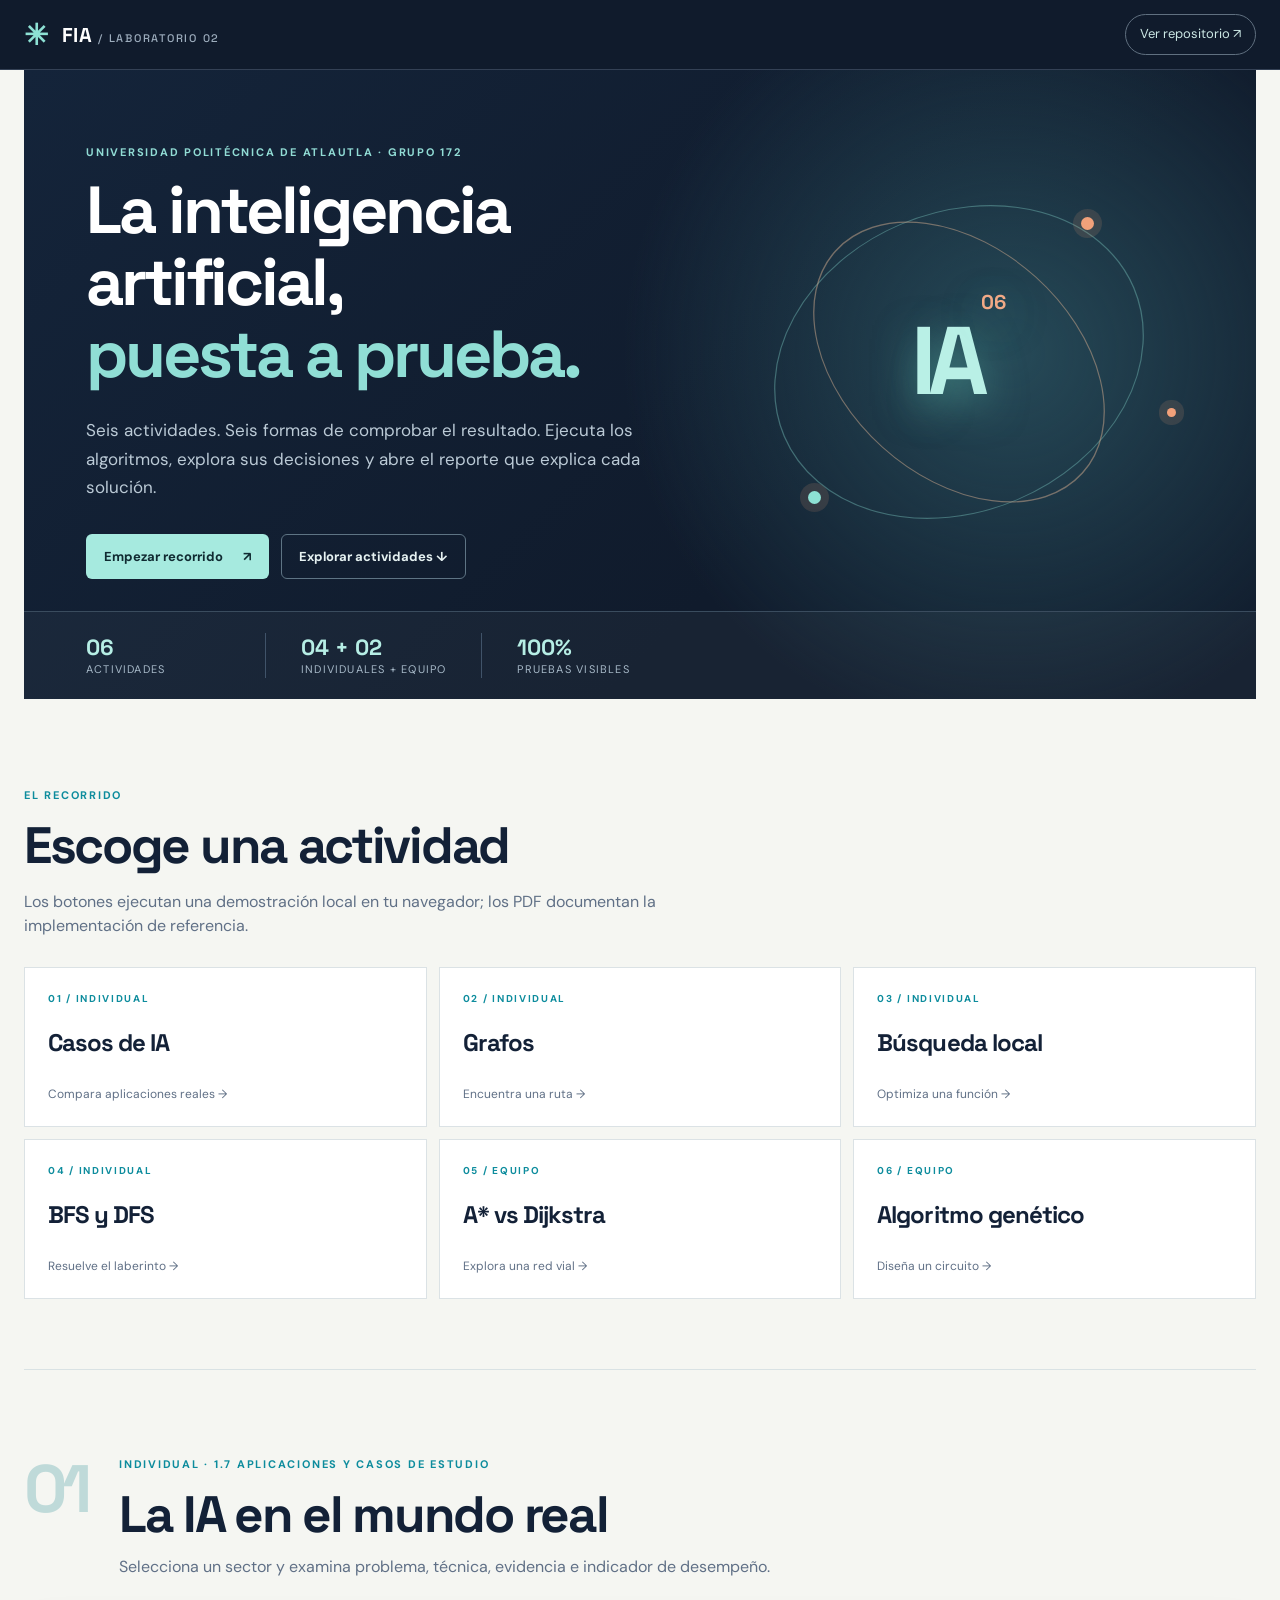
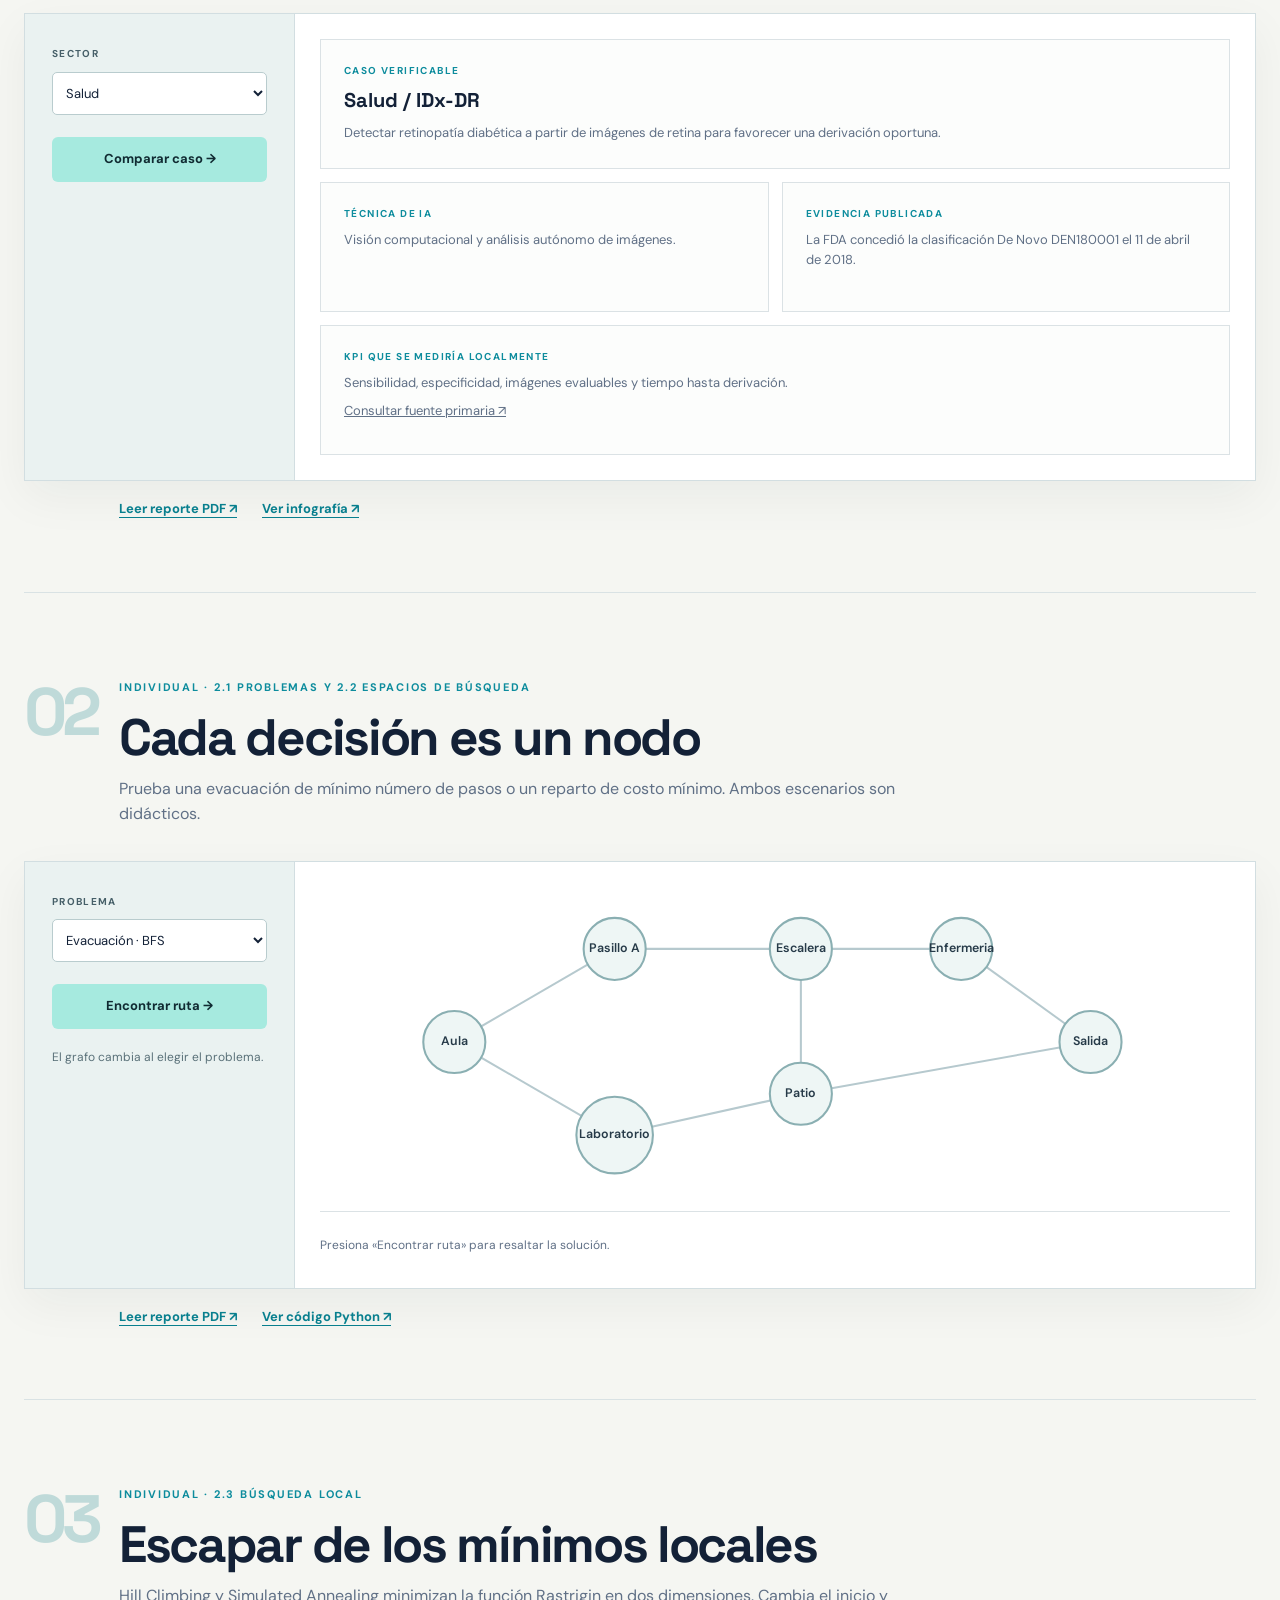
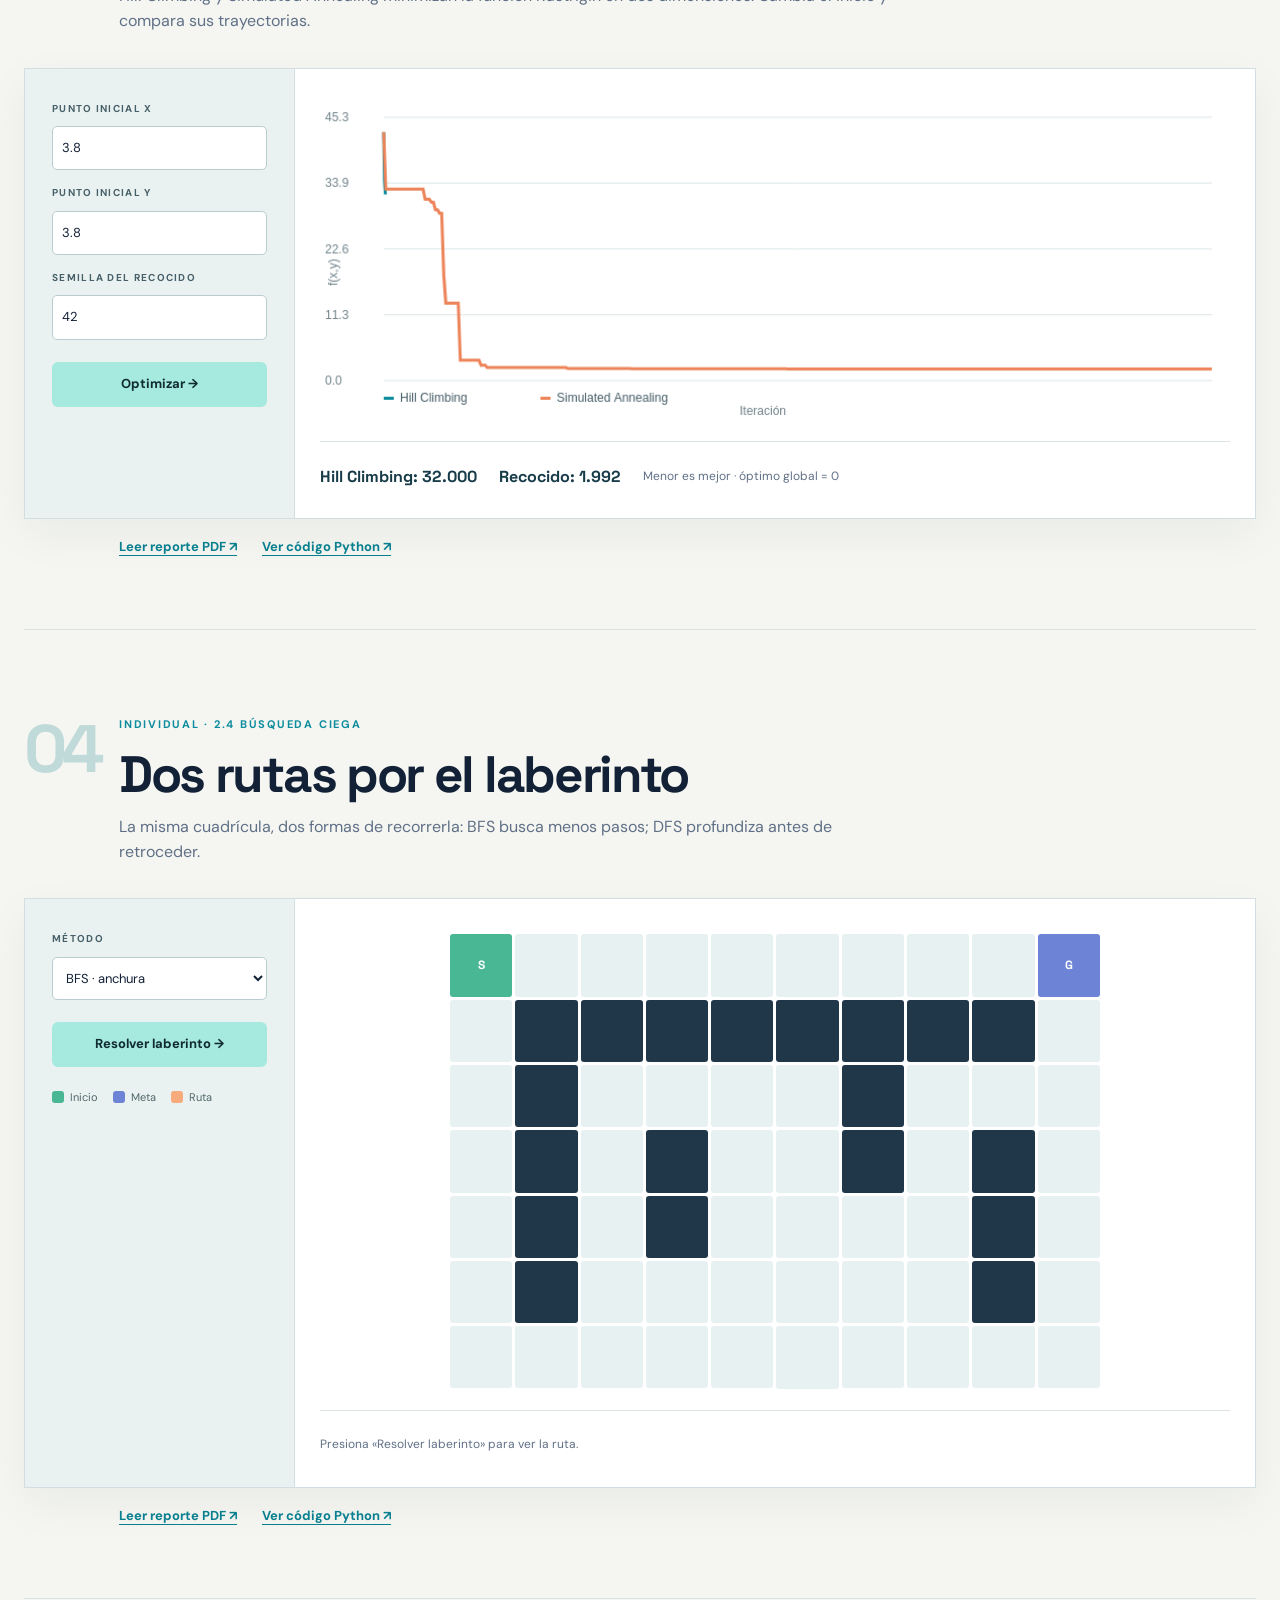
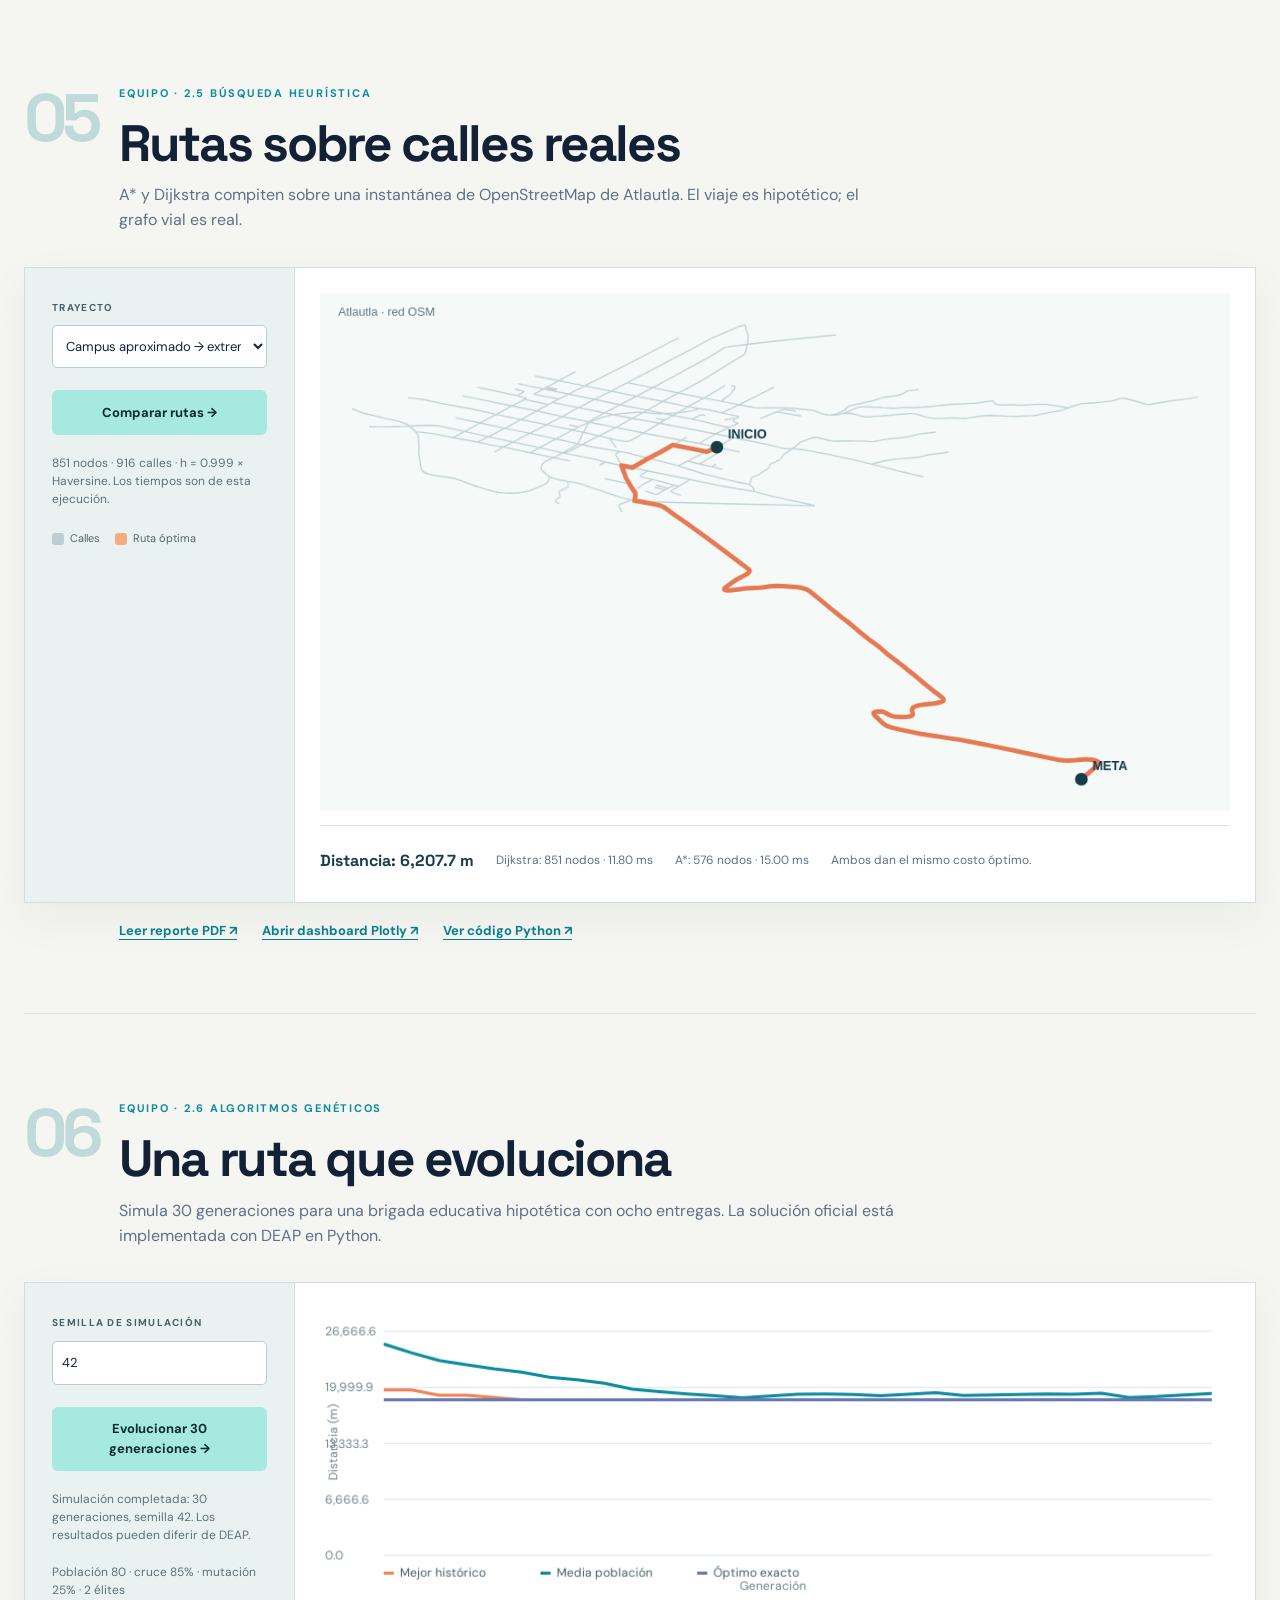
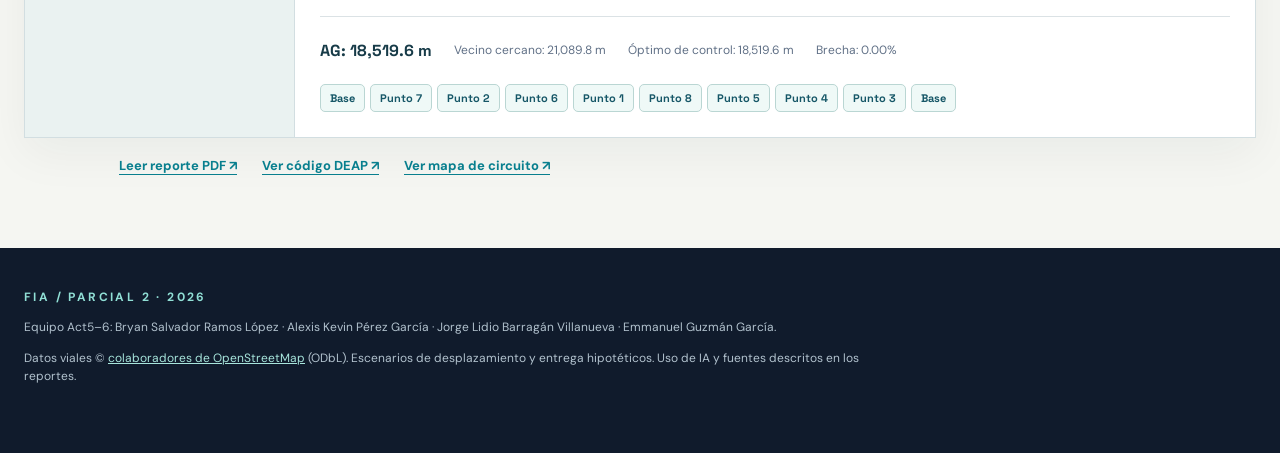
==== index.html @ 7a39cbef "Completa Act5 y Act6 e incorpora laboratorio interactivo" ====
<!doctype html>
<html lang="es">
<head>
  <meta charset="utf-8">
  <meta name="viewport" content="width=device-width, initial-scale=1">
  <meta name="theme-color" content="#101b2c">
  <meta name="description" content="Portafolio interactivo de seis actividades de Fundamentos de Inteligencia Artificial, grupo 172.">
  <title>Laboratorio IA · Parcial 2</title>
  <link rel="stylesheet" href="styles.css">
  <script src="app.js" defer></script>
</head>
<body>
  <a class="skip" href="#contenido">Saltar al contenido</a>
  <header class="masthead">
    <div class="brand"><span class="brand-mark">✳</span><span>FIA <small>/ LABORATORIO 02</small></span></div>
    <a class="top-link" href="https://github.com/xbae23/FIA_Parcial2_Emmanuel_Guzman">Ver repositorio ↗</a>
  </header>
  <main id="contenido">
    <section class="hero shell">
      <div class="hero-copy">
        <p class="eyebrow">Universidad Politécnica de Atlautla · Grupo 172</p>
        <h1>La inteligencia artificial,<br><em>puesta a prueba.</em></h1>
        <p class="lead">Seis actividades. Seis formas de comprobar el resultado. Ejecuta los algoritmos, explora sus decisiones y abre el reporte que explica cada solución.</p>
        <div class="hero-actions"><a class="button primary" href="#act1">Empezar recorrido <span>↗</span></a><a class="button ghost" href="#indice">Explorar actividades ↓</a></div>
      </div>
      <div class="hero-art" aria-hidden="true"><div class="art-orbit orbit-one"></div><div class="art-orbit orbit-two"></div><div class="art-core">IA<span>06</span></div><div class="art-dot dot-a"></div><div class="art-dot dot-b"></div><div class="art-dot dot-c"></div></div>
      <div class="hero-stats"><div><strong>06</strong><span>actividades</span></div><div><strong>04 + 02</strong><span>individuales + equipo</span></div><div><strong>100%</strong><span>pruebas visibles</span></div></div>
    </section>

    <section id="indice" class="index-section shell">
      <div class="section-heading"><p class="eyebrow">El recorrido</p><h2>Escoge una actividad</h2><p>Los botones ejecutan una demostración local en tu navegador; los PDF documentan la implementación de referencia.</p></div>
      <nav class="activity-grid" aria-label="Actividades">
        <a href="#act1"><span>01 / INDIVIDUAL</span><strong>Casos de IA</strong><small>Compara aplicaciones reales →</small></a>
        <a href="#act2"><span>02 / INDIVIDUAL</span><strong>Grafos</strong><small>Encuentra una ruta →</small></a>
        <a href="#act3"><span>03 / INDIVIDUAL</span><strong>Búsqueda local</strong><small>Optimiza una función →</small></a>
        <a href="#act4"><span>04 / INDIVIDUAL</span><strong>BFS y DFS</strong><small>Resuelve el laberinto →</small></a>
        <a href="#act5"><span>05 / EQUIPO</span><strong>A* vs Dijkstra</strong><small>Explora una red vial →</small></a>
        <a href="#act6"><span>06 / EQUIPO</span><strong>Algoritmo genético</strong><small>Diseña un circuito →</small></a>
      </nav>
    </section>

    <section id="act1" class="activity shell" aria-labelledby="h1">
      <div class="activity-intro"><span class="number">01</span><div><p class="eyebrow">Individual · 1.7 Aplicaciones y casos de estudio</p><h2 id="h1">La IA en el mundo real</h2><p>Selecciona un sector y examina problema, técnica, evidencia e indicador de desempeño.</p></div></div>
      <div class="workbench"><div class="controls"><label for="case-select">Sector</label><select id="case-select"><option value="salud">Salud</option><option value="industria">Industria</option><option value="movilidad">Movilidad</option></select><button id="case-run" class="button primary" type="button">Comparar caso →</button></div><div class="display case-display" id="case-display" aria-live="polite"></div></div>
      <div class="activity-footer"><a href="Act1/FIA_G172_Guzman_S1.pdf">Leer reporte PDF ↗</a><a href="Act1/resultados/act1_infografia.png">Ver infografía ↗</a></div>
    </section>

    <section id="act2" class="activity shell" aria-labelledby="h2">
      <div class="activity-intro"><span class="number">02</span><div><p class="eyebrow">Individual · 2.1 Problemas y 2.2 Espacios de búsqueda</p><h2 id="h2">Cada decisión es un nodo</h2><p>Prueba una evacuación de mínimo número de pasos o un reparto de costo mínimo. Ambos escenarios son didácticos.</p></div></div>
      <div class="workbench"><div class="controls"><label for="graph-select">Problema</label><select id="graph-select"><option value="evacuacion">Evacuación · BFS</option><option value="reparto">Reparto · Dijkstra</option></select><button id="graph-run" class="button primary" type="button">Encontrar ruta →</button><p class="hint">El grafo cambia al elegir el problema.</p></div><div class="display"><div id="graph-visual" class="graph-visual" role="img" aria-label="Grafo del problema"></div><div id="graph-result" class="result-strip" aria-live="polite"></div></div></div>
      <div class="activity-footer"><a href="Act2/FIA_G172_Guzman_S2.pdf">Leer reporte PDF ↗</a><a href="Act2/act2_grafos.py">Ver código Python ↗</a></div>
    </section>

    <section id="act3" class="activity shell" aria-labelledby="h3">
      <div class="activity-intro"><span class="number">03</span><div><p class="eyebrow">Individual · 2.3 Búsqueda local</p><h2 id="h3">Escapar de los mínimos locales</h2><p>Hill Climbing y Simulated Annealing minimizan la función Rastrigin en dos dimensiones. Cambia el inicio y compara sus trayectorias.</p></div></div>
      <div class="workbench"><div class="controls"><label for="start-x">Punto inicial x</label><input id="start-x" type="number" min="-5.12" max="5.12" step="0.1" value="3.8"><label for="start-y">Punto inicial y</label><input id="start-y" type="number" min="-5.12" max="5.12" step="0.1" value="3.8"><label for="sa-seed">Semilla del recocido</label><input id="sa-seed" type="number" min="0" max="999999" step="1" value="42"><button id="opt-run" class="button primary" type="button">Optimizar →</button></div><div class="display"><canvas id="opt-chart" width="900" height="330" role="img" aria-label="Gráfica de convergencia de Hill Climbing y Simulated Annealing"></canvas><div id="opt-result" class="result-strip" aria-live="polite"></div></div></div>
      <div class="activity-footer"><a href="Act3/FIA_G172_Guzman_S3.pdf">Leer reporte PDF ↗</a><a href="Act3/act3_optimizacion.py">Ver código Python ↗</a></div>
    </section>

    <section id="act4" class="activity shell" aria-labelledby="h4">
      <div class="activity-intro"><span class="number">04</span><div><p class="eyebrow">Individual · 2.4 Búsqueda ciega</p><h2 id="h4">Dos rutas por el laberinto</h2><p>La misma cuadrícula, dos formas de recorrerla: BFS busca menos pasos; DFS profundiza antes de retroceder.</p></div></div>
      <div class="workbench"><div class="controls"><label for="maze-method">Método</label><select id="maze-method"><option value="BFS">BFS · anchura</option><option value="DFS">DFS · profundidad</option></select><button id="maze-run" class="button primary" type="button">Resolver laberinto →</button><div class="legend"><span><i class="swatch start"></i>Inicio</span><span><i class="swatch goal"></i>Meta</span><span><i class="swatch route"></i>Ruta</span></div></div><div class="display"><div id="maze-grid" class="maze-grid" role="img" aria-label="Laberinto con ruta"></div><div id="maze-result" class="result-strip" aria-live="polite"></div></div></div>
      <div class="activity-footer"><a href="Act4/FIA_G172_Guzman_S4.pdf">Leer reporte PDF ↗</a><a href="Act4/act4_laberinto.py">Ver código Python ↗</a></div>
    </section>

    <section id="act5" class="activity shell" aria-labelledby="h5">
      <div class="activity-intro"><span class="number">05</span><div><p class="eyebrow">Equipo · 2.5 Búsqueda heurística</p><h2 id="h5">Rutas sobre calles reales</h2><p>A* y Dijkstra compiten sobre una instantánea de OpenStreetMap de Atlautla. El viaje es hipotético; el grafo vial es real.</p></div></div>
      <div class="workbench"><div class="controls"><label for="route-pair">Trayecto</label><select id="route-pair"><option value="original">Campus aproximado → extremo de la red</option><option value="local">Dos puntos de la zona central</option><option value="cross">Dos extremos de la red</option></select><button id="route-run" class="button primary" type="button">Comparar rutas →</button><p class="hint" id="route-status">Cargando red vial…</p><div class="legend"><span><i class="swatch road"></i>Calles</span><span><i class="swatch route"></i>Ruta óptima</span></div></div><div class="display"><canvas id="road-map" width="1000" height="570" role="img" aria-label="Mapa de la red vial y ruta"></canvas><div id="route-result" class="result-strip" aria-live="polite"></div></div></div>
      <div class="activity-footer"><a href="Act5/FIA_G172_Guzman_S5.pdf">Leer reporte PDF ↗</a><a href="Act5/dashboard.html">Abrir dashboard Plotly ↗</a><a href="Act5/act5_rutas.py">Ver código Python ↗</a></div>
    </section>

    <section id="act6" class="activity shell" aria-labelledby="h6">
      <div class="activity-intro"><span class="number">06</span><div><p class="eyebrow">Equipo · 2.6 Algoritmos genéticos</p><h2 id="h6">Una ruta que evoluciona</h2><p>Simula 30 generaciones para una brigada educativa hipotética con ocho entregas. La solución oficial está implementada con DEAP en Python.</p></div></div>
      <div class="workbench"><div class="controls"><label for="ga-seed">Semilla de simulación</label><input id="ga-seed" type="number" min="0" max="999999" step="1" value="42"><button id="ga-run" class="button primary" type="button">Evolucionar 30 generaciones →</button><p class="hint" id="ga-status">Cargando matriz de distancias…</p><p class="hint">Población 80 · cruce 85% · mutación 25% · 2 élites</p></div><div class="display"><canvas id="ga-chart" width="900" height="290" role="img" aria-label="Gráfica de convergencia del algoritmo genético"></canvas><div id="ga-result" class="result-strip" aria-live="polite"></div><div id="ga-order" class="route-order"></div></div></div>
      <div class="activity-footer"><a href="Act6/FIA_G172_Guzman_S6.pdf">Leer reporte PDF ↗</a><a href="Act6/act6_genetico.py">Ver código DEAP ↗</a><a href="Act6/resultados/act6_ruta.png">Ver mapa de circuito ↗</a></div>
    </section>
  </main>
  <footer class="page-footer"><div class="shell"><span>FIA / PARCIAL 2 · 2026</span><p>Equipo Act5–6: Bryan Salvador Ramos López · Alexis Kevin Pérez García · Jorge Lidio Barragán Villanueva · Emmanuel Guzmán García.</p><p>Datos viales © <a href="https://www.openstreetmap.org/copyright">colaboradores de OpenStreetMap</a> (ODbL). Escenarios de desplazamiento y entrega hipotéticos. Uso de IA y fuentes descritos en los reportes.</p></div></footer>
</body>
</html>
---- styles.css ----
@import url('https://fonts.googleapis.com/css2?family=DM+Sans:wght@400;500;600;700&family=Space+Grotesk:wght@400;500;600;700&display=swap');
:root{--ink:#132137;--muted:#607086;--paper:#f5f6f2;--white:#fff;--teal:#0d8c9d;--orange:#ed8358;--line:#dbe2e5;--navy:#101b2c}
*{box-sizing:border-box}html{scroll-behavior:smooth}body{margin:0;background:var(--paper);color:var(--ink);font-family:'DM Sans',Arial,sans-serif;line-height:1.55}button,input,select{font:inherit}a{color:inherit}button{cursor:pointer}.skip{position:absolute;left:10px;top:-100px;z-index:10;background:#fff;padding:12px}.skip:focus{top:10px}.shell{width:min(1240px,calc(100% - 48px));margin-inline:auto}.masthead{height:70px;background:var(--navy);color:#fff;display:flex;align-items:center;justify-content:space-between;padding:0 max(24px,calc((100vw - 1240px)/2));border-bottom:1px solid #344155}.brand{display:flex;align-items:center;gap:13px;font:700 20px 'Space Grotesk',sans-serif;letter-spacing:.03em}.brand small{font-size:11px;font-weight:500;color:#9dadbd;letter-spacing:.16em}.brand-mark{font-size:29px;color:#8de1d4}.top-link{text-decoration:none;font-size:13px;color:#cce8e5;border:1px solid #607080;padding:9px 14px;border-radius:50px}.top-link:hover,.top-link:focus-visible{background:#26394e}.hero{min-height:610px;background:var(--navy);color:white;position:relative;display:grid;grid-template-columns:1.15fr .85fr;align-items:center;overflow:hidden;padding:74px 62px 120px;margin-top:0}.hero:before{content:"";position:absolute;inset:0;background:radial-gradient(circle at 80% 45%,#264a58 0,transparent 37%),linear-gradient(135deg,#14243a 0%,#101b2c 65%)}.hero-copy,.hero-art,.hero-stats{position:relative}.eyebrow{text-transform:uppercase;letter-spacing:.16em;font-size:11px;font-weight:700;color:var(--teal);margin:0 0 14px}.hero .eyebrow{color:#91dcd5}h1,h2,h3{font-family:'Space Grotesk',Arial,sans-serif;line-height:1.08;letter-spacing:-.045em}h1{font-size:clamp(42px,5.2vw,78px);margin:0 0 25px;max-width:740px}h1 em{font-style:normal;color:#90ded5}.lead{max-width:570px;color:#bbcad6;font-size:17px;line-height:1.7}.hero-actions{display:flex;gap:12px;flex-wrap:wrap;margin-top:32px}.button{border:1px solid transparent;border-radius:6px;min-height:45px;padding:11px 17px;font-weight:700;font-size:13px;display:inline-flex;align-items:center;justify-content:center;gap:20px;text-decoration:none;transition:transform .18s,background .18s}.button:hover,.button:focus-visible{transform:translateY(-2px)}.button.primary{background:#a6eadf;color:#102b32}.button.primary:hover{background:#83d9ce}.button.ghost{color:#e6f2f2;border-color:#5e7484;background:transparent}.hero-art{height:380px;display:grid;place-items:center}.art-orbit{position:absolute;width:300px;height:300px;border:1px solid #65a5a2;border-radius:50%;transform:rotate(-23deg) scaleX(1.27);opacity:.55}.orbit-two{width:230px;height:230px;border-color:#c1a087;transform:rotate(42deg) scaleX(1.45)}.art-core{font-family:'Space Grotesk';font-size:96px;font-weight:700;color:#b9f0e6;letter-spacing:-.08em;z-index:1;text-shadow:0 12px 40px #63c9b688}.art-core span{font-size:20px;letter-spacing:0;color:#f1a986;vertical-align:top}.art-dot{position:absolute;width:13px;height:13px;border-radius:50%;background:#f2a17a;box-shadow:0 0 0 8px #f2a17a22}.dot-a{top:45px;right:100px}.dot-b{bottom:48px;left:85px;background:#8de1d4}.dot-c{right:18px;bottom:135px;width:9px;height:9px}.hero-stats{position:absolute;bottom:0;left:0;right:0;border-top:1px solid #3a4c5e;display:flex;gap:0;padding:21px 62px;background:#ffffff09}.hero-stats div{min-width:180px;padding-right:35px;margin-right:35px;border-right:1px solid #405369}.hero-stats div:last-child{border:0}.hero-stats strong{display:block;font:700 22px 'Space Grotesk';color:#b6eee5}.hero-stats span{display:block;color:#a7b9c8;font-size:11px;text-transform:uppercase;letter-spacing:.11em}.index-section{padding:88px 0 70px}.section-heading{max-width:650px}.section-heading h2{font-size:clamp(32px,4vw,52px);margin:0 0 14px}.section-heading>p:last-child{color:var(--muted);margin-bottom:28px}.activity-grid{display:grid;grid-template-columns:repeat(3,1fr);gap:12px}.activity-grid a{background:#fff;min-height:160px;padding:23px;border:1px solid var(--line);text-decoration:none;transition:transform .2s,border-color .2s,box-shadow .2s;display:flex;flex-direction:column}.activity-grid a:hover,.activity-grid a:focus-visible{transform:translateY(-4px);border-color:#87cbc2;box-shadow:0 12px 28px #12304712}.activity-grid span{font-size:10px;letter-spacing:.17em;color:var(--teal);font-weight:700}.activity-grid strong{font:700 24px 'Space Grotesk';letter-spacing:-.04em;margin-top:20px}.activity-grid small{font-size:12px;color:var(--muted);margin-top:auto}.activity{padding:86px 0 72px;border-top:1px solid #d9e2e4;scroll-margin-top:20px}.activity-intro{display:grid;grid-template-columns:95px 1fr;align-items:start;margin-bottom:34px}.number{font:700 67px 'Space Grotesk';line-height:1;color:#bfdad9;letter-spacing:-.07em}.activity-intro h2{font-size:clamp(32px,4vw,53px);margin:0 0 12px}.activity-intro p:last-child{margin:0;color:var(--muted);max-width:780px;font-size:16px}.workbench{display:grid;grid-template-columns:270px 1fr;border:1px solid #d2dee1;background:#fff;box-shadow:0 16px 44px #0e26300d;min-height:370px}.controls{padding:27px;background:#eaf2f1;border-right:1px solid #d2dee1;display:flex;flex-direction:column;gap:10px}.controls label{text-transform:uppercase;color:#465f68;font-size:10px;font-weight:700;letter-spacing:.13em;margin-top:5px}.controls input,.controls select{width:100%;border:1px solid #b9ccce;color:var(--ink);background:#fff;border-radius:5px;padding:11px 9px;font-size:13px;min-height:42px}.controls button{margin-top:12px;width:100%}.hint{font-size:12px;color:#5a7179;line-height:1.5;margin:9px 0 0}.display{padding:25px;min-width:0;overflow:hidden}.case-display{display:grid;grid-template-columns:1fr 1fr;gap:13px;align-content:center}.case-card{border:1px solid var(--line);padding:23px;background:#fcfdfc;min-height:130px}.case-card.wide{grid-column:span 2}.case-card span{display:block;text-transform:uppercase;letter-spacing:.14em;font-size:10px;font-weight:700;color:var(--teal);margin-bottom:8px}.case-card strong{font:700 20px 'Space Grotesk'}.case-card p{color:var(--muted);font-size:13px;margin:8px 0 0}.graph-visual{min-height:310px;display:grid;place-items:center}.graph-visual svg{width:100%;max-height:300px}.graph-edge{stroke:#b6c9ce;stroke-width:2}.graph-edge.active{stroke:var(--orange);stroke-width:5}.graph-node{fill:#eef6f5;stroke:#8aafb2;stroke-width:2}.graph-node.active{fill:#bcf0e5;stroke:var(--teal)}.graph-label{font:600 12px 'DM Sans';fill:#263a48;text-anchor:middle;dominant-baseline:middle}.graph-weight{font:700 12px 'DM Sans';fill:#8b685a;text-anchor:middle}.result-strip{border-top:1px solid var(--line);padding-top:17px;margin-top:14px;display:flex;flex-wrap:wrap;gap:11px 22px;align-items:center;min-height:52px}.result-strip strong{font:700 16px 'Space Grotesk';color:#173b48}.result-strip span{font-size:12px;color:var(--muted)}canvas{display:block;width:100%;height:auto;background:#fff}.maze-grid{display:grid;grid-template-columns:repeat(10,minmax(20px,1fr));max-width:650px;gap:3px;margin:10px auto 21px}.cell{aspect-ratio:1;border-radius:3px;background:#e8f1f2;display:grid;place-items:center;font:700 12px 'Space Grotesk';color:#fff}.cell.wall{background:#20374a}.cell.path{background:#f7aa7b}.cell.start{background:#49b694}.cell.goal{background:#6d83d5}.legend{display:flex;flex-wrap:wrap;gap:9px 15px;margin-top:12px;font-size:11px;color:#51676b}.legend span{display:flex;align-items:center;gap:6px}.swatch{width:12px;height:12px;border-radius:3px;display:inline-block;background:#ddd}.swatch.start{background:#49b694}.swatch.goal{background:#6d83d5}.swatch.route{background:#f7aa7b}.swatch.road{background:#becdd2}.route-order{display:flex;gap:5px;flex-wrap:wrap;margin-top:16px}.route-order span{border:1px solid #bad6d3;background:#eff9f7;padding:6px 9px;border-radius:5px;font:700 11px 'Space Grotesk';color:#165767}.activity-footer{display:flex;gap:25px;flex-wrap:wrap;margin:18px 0 0 95px}.activity-footer a{font-size:13px;font-weight:700;color:#087f8e;text-underline-offset:4px}.activity-footer a:hover{color:#e0734f}.page-footer{background:#101b2c;color:#b2c2ce;padding:40px 0 55px;font-size:12px}.page-footer span{letter-spacing:.2em;color:#90dfd5;font-weight:700}.page-footer a{color:#a7e5dc}.page-footer p{max-width:850px}.error{color:#a73425!important}.map-note{font-size:12px;color:var(--muted)}
@media(max-width:850px){.hero{grid-template-columns:1fr;padding:64px 34px 125px}.hero-art{display:none}.hero-stats{padding:20px 34px}.activity-grid{grid-template-columns:repeat(2,1fr)}.workbench{grid-template-columns:1fr}.controls{border-right:0;border-bottom:1px solid #d2dee1;display:grid;grid-template-columns:repeat(2,1fr);align-items:end}.controls label{grid-column:1/-1;margin-bottom:-7px}.controls button,.controls .hint,.controls .legend{grid-column:1/-1}.controls input,.controls select{grid-column:1/-1}.activity-footer{margin-left:0}}
@media(max-width:570px){.shell{width:min(100% - 28px,1240px)}.masthead{padding:0 14px}.brand{font-size:17px}.brand small{display:none}.top-link{font-size:11px;padding:7px}.hero{padding:48px 20px 130px;min-height:540px}h1{font-size:43px}.lead{font-size:15px}.hero-stats{padding:16px 20px;gap:8px}.hero-stats div{min-width:0;flex:1;padding-right:8px;margin-right:0}.hero-stats strong{font-size:16px}.hero-stats span{font-size:9px}.index-section{padding:60px 0}.activity-grid{grid-template-columns:1fr 1fr}.activity-grid a{min-height:132px;padding:14px}.activity-grid strong{font-size:19px;margin-top:12px}.activity-grid small{font-size:11px}.activity{padding:65px 0 55px}.activity-intro{grid-template-columns:58px 1fr}.number{font-size:43px}.activity-intro h2{font-size:32px}.activity-intro p:last-child{font-size:14px}.controls,.display{padding:18px}.case-display{grid-template-columns:1fr}.case-card.wide{grid-column:span 1}.case-card{padding:17px;min-height:0}.activity-footer{gap:10px 20px}.maze-grid{gap:2px}}
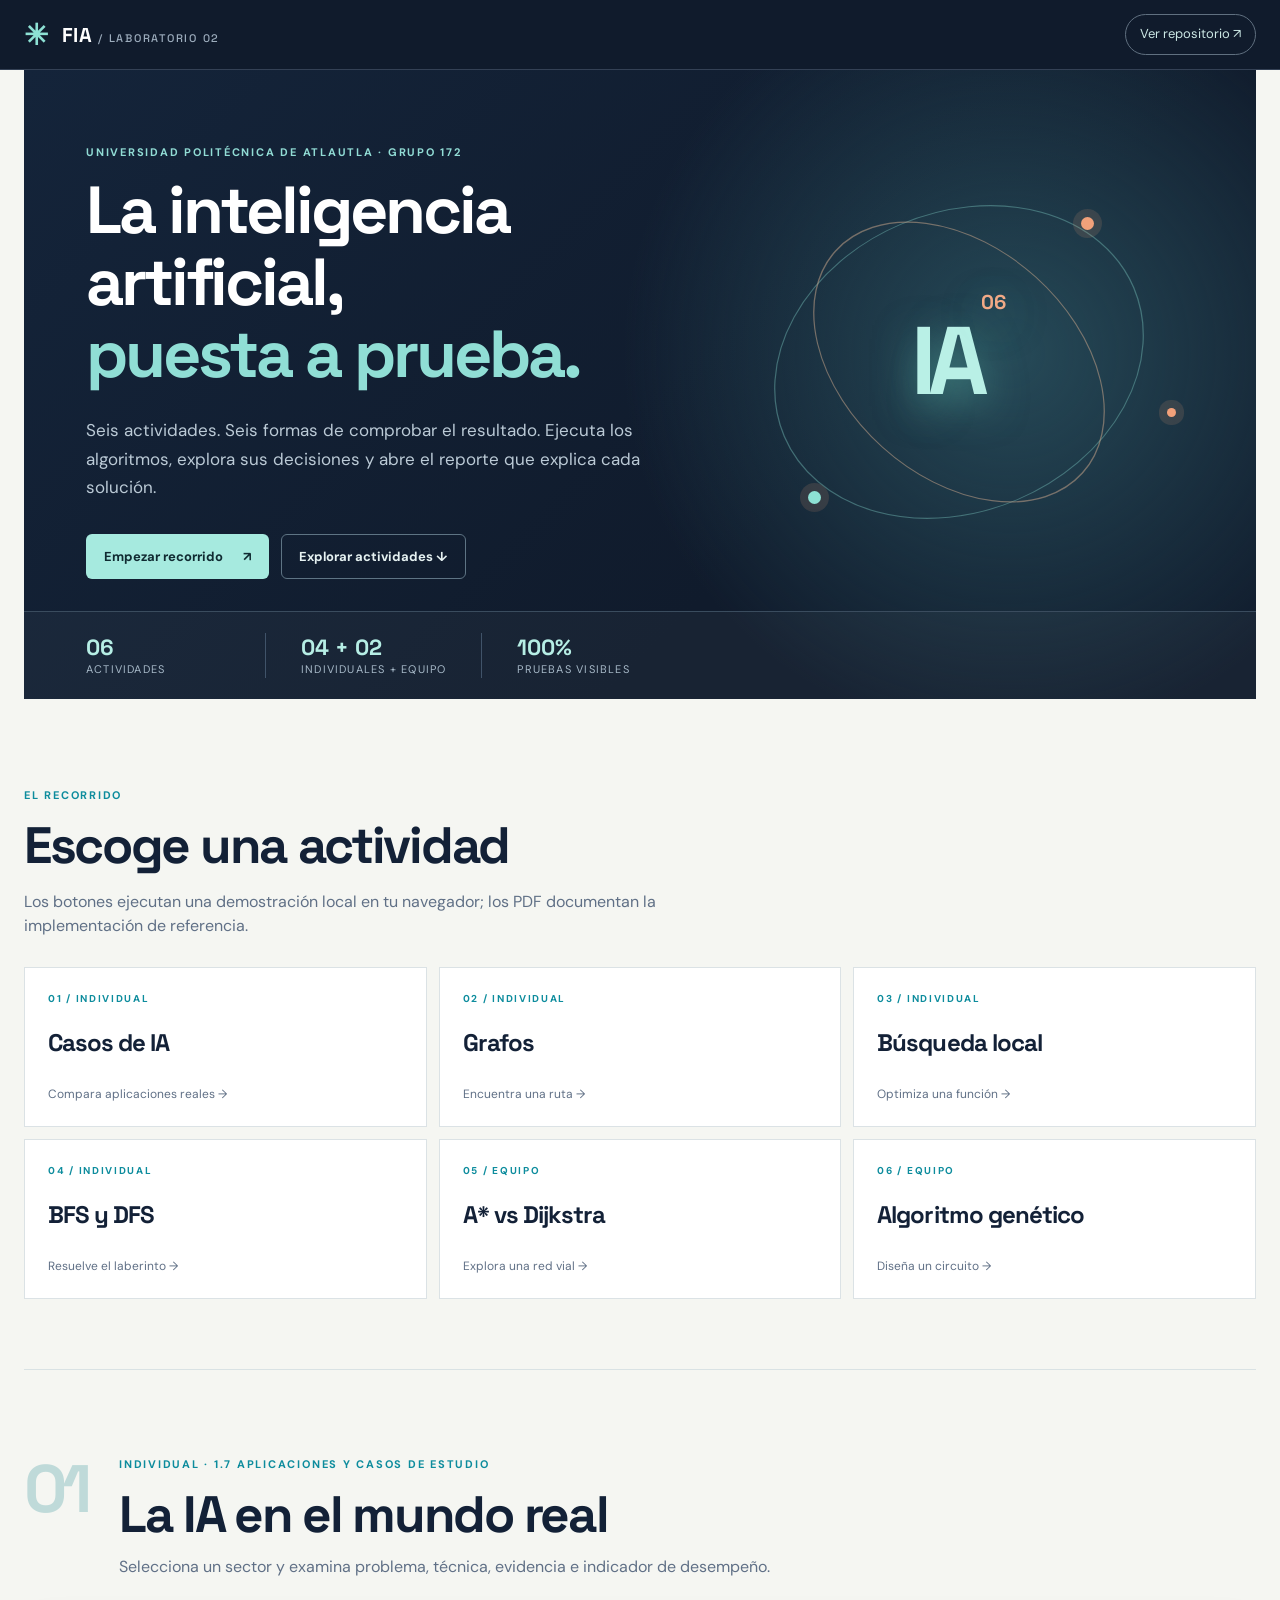
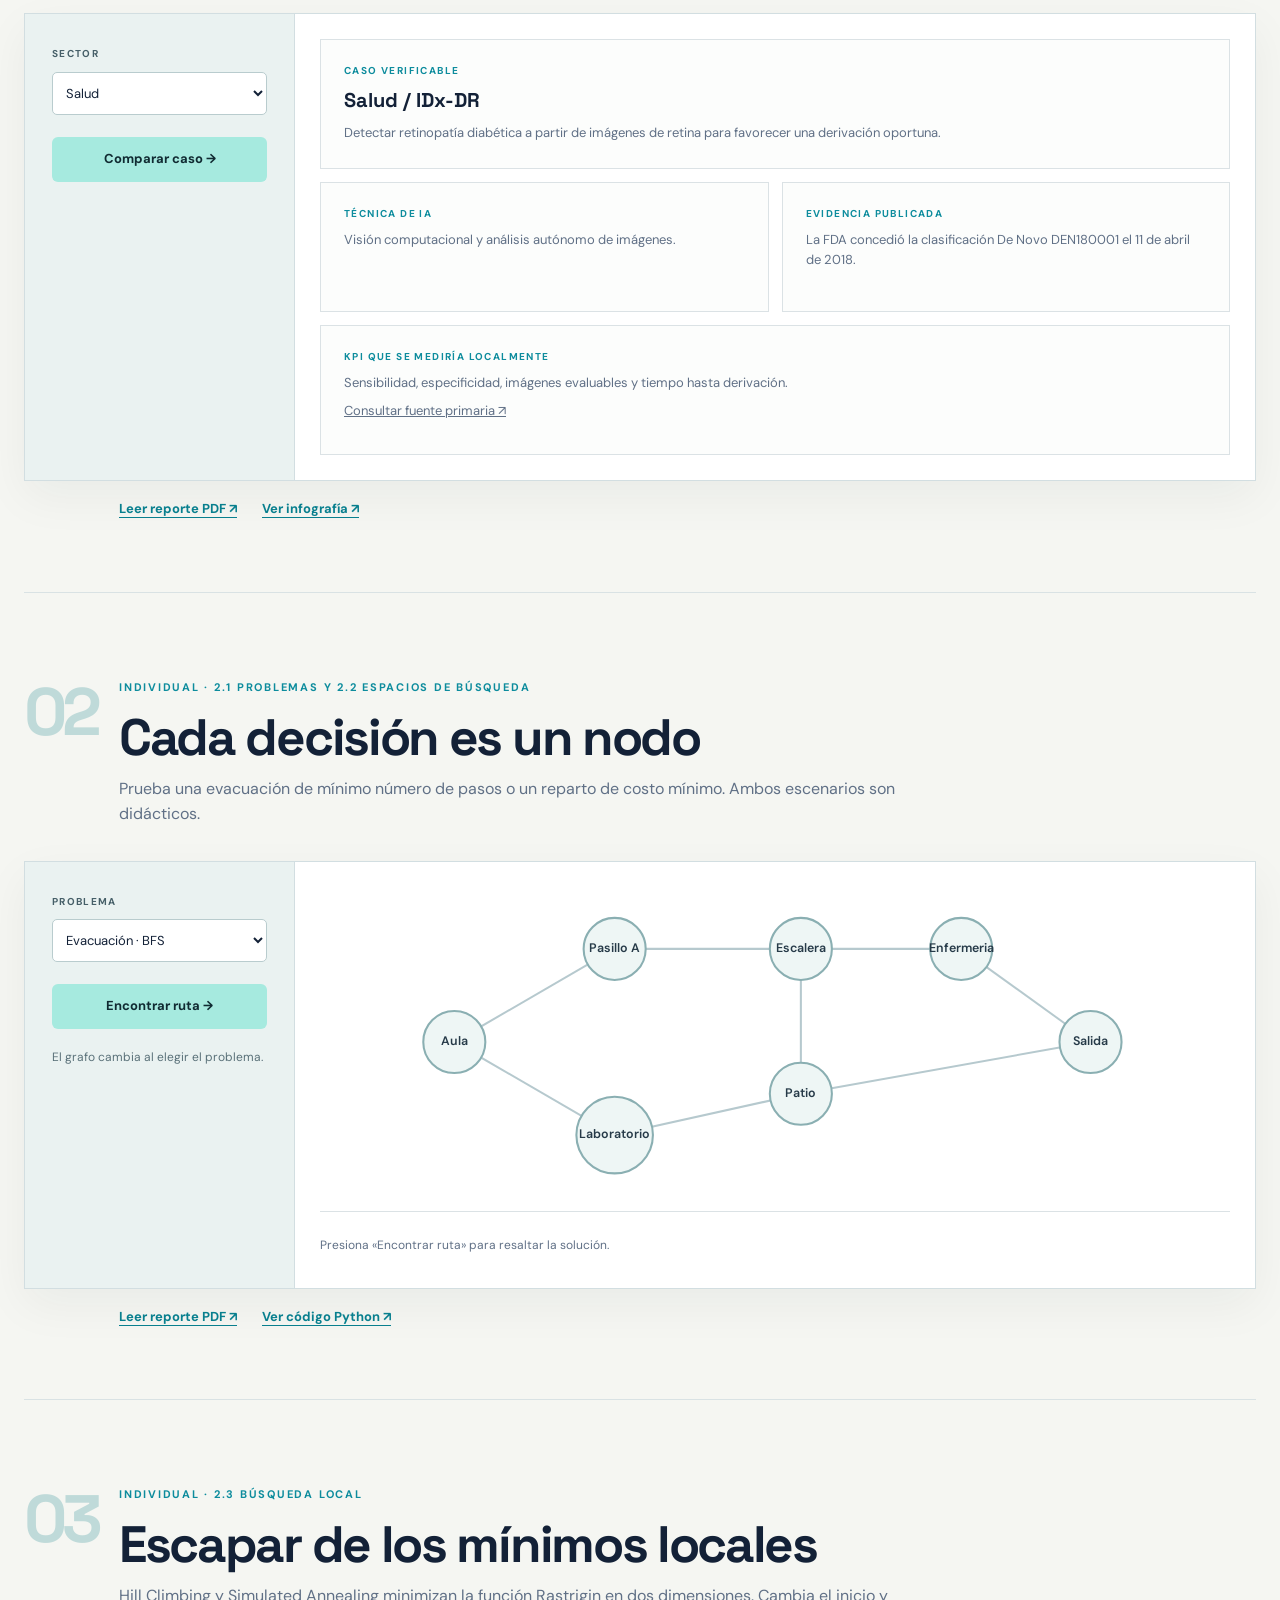
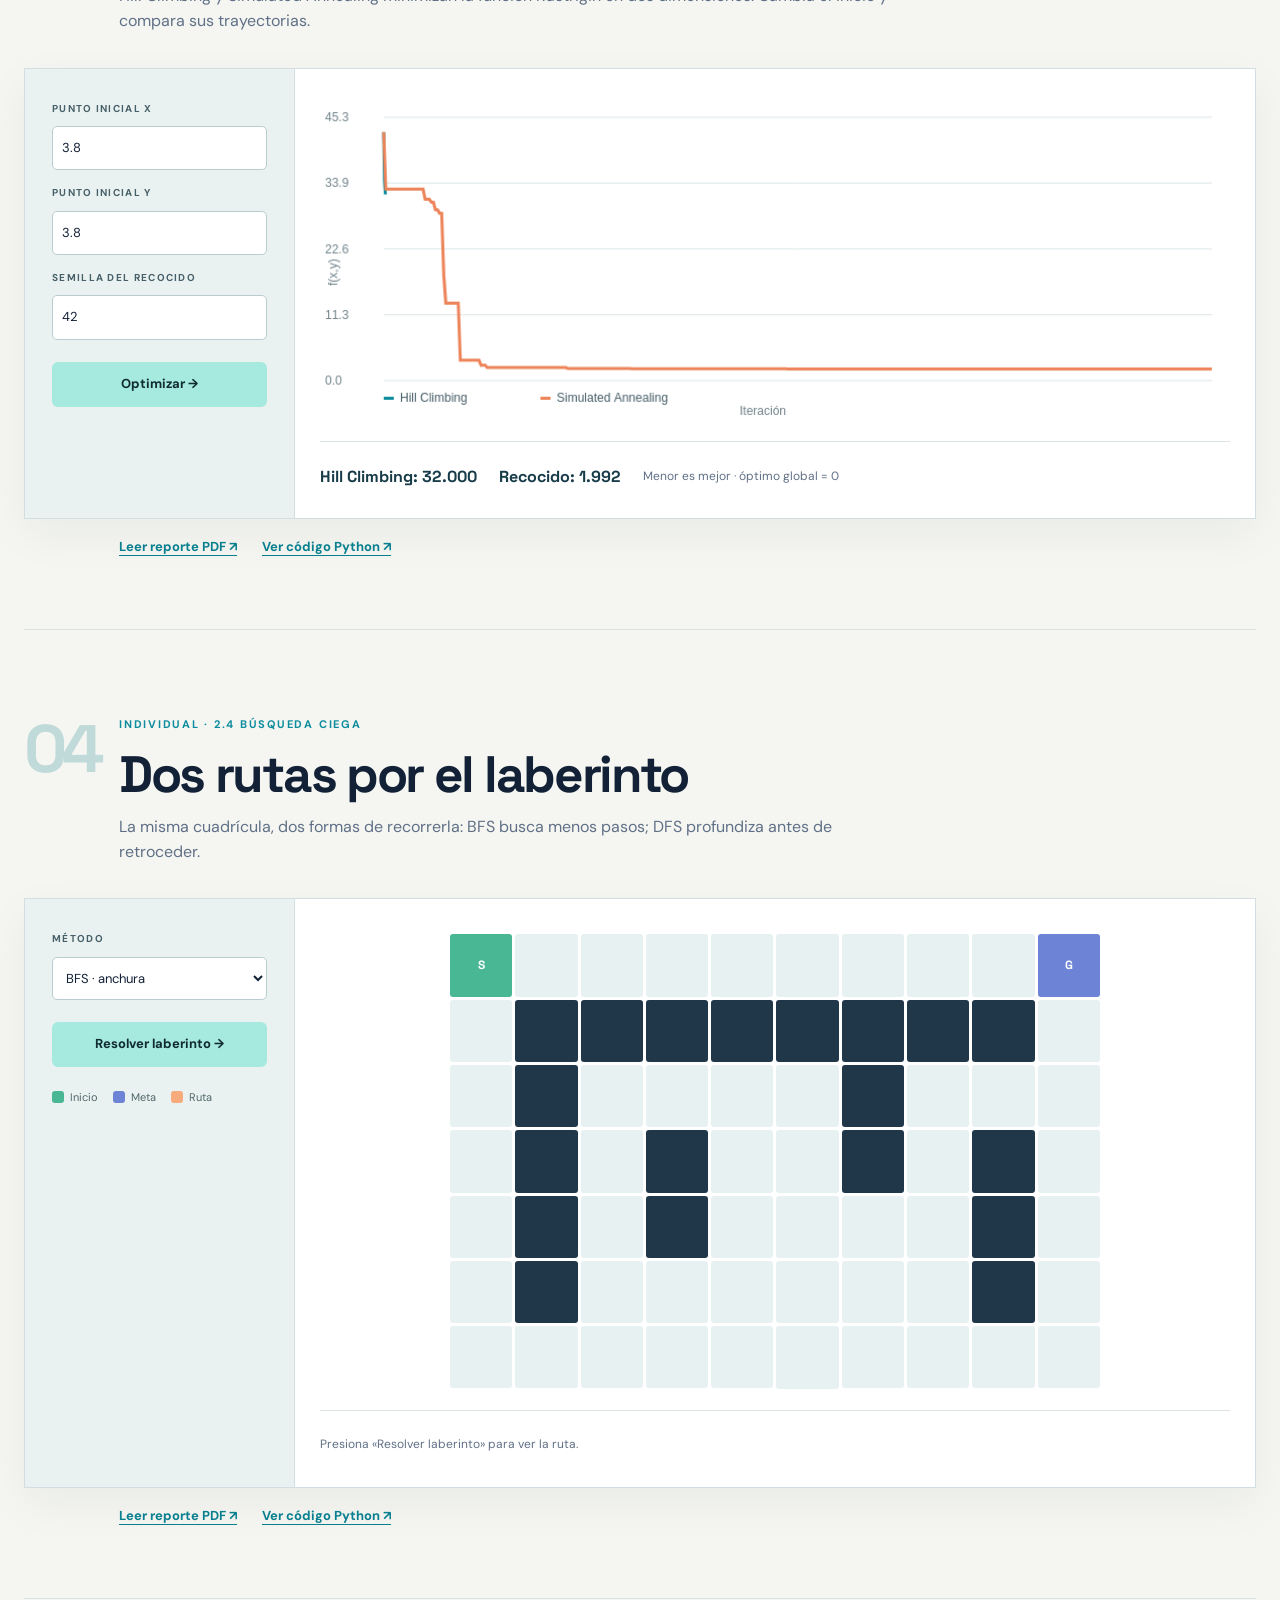
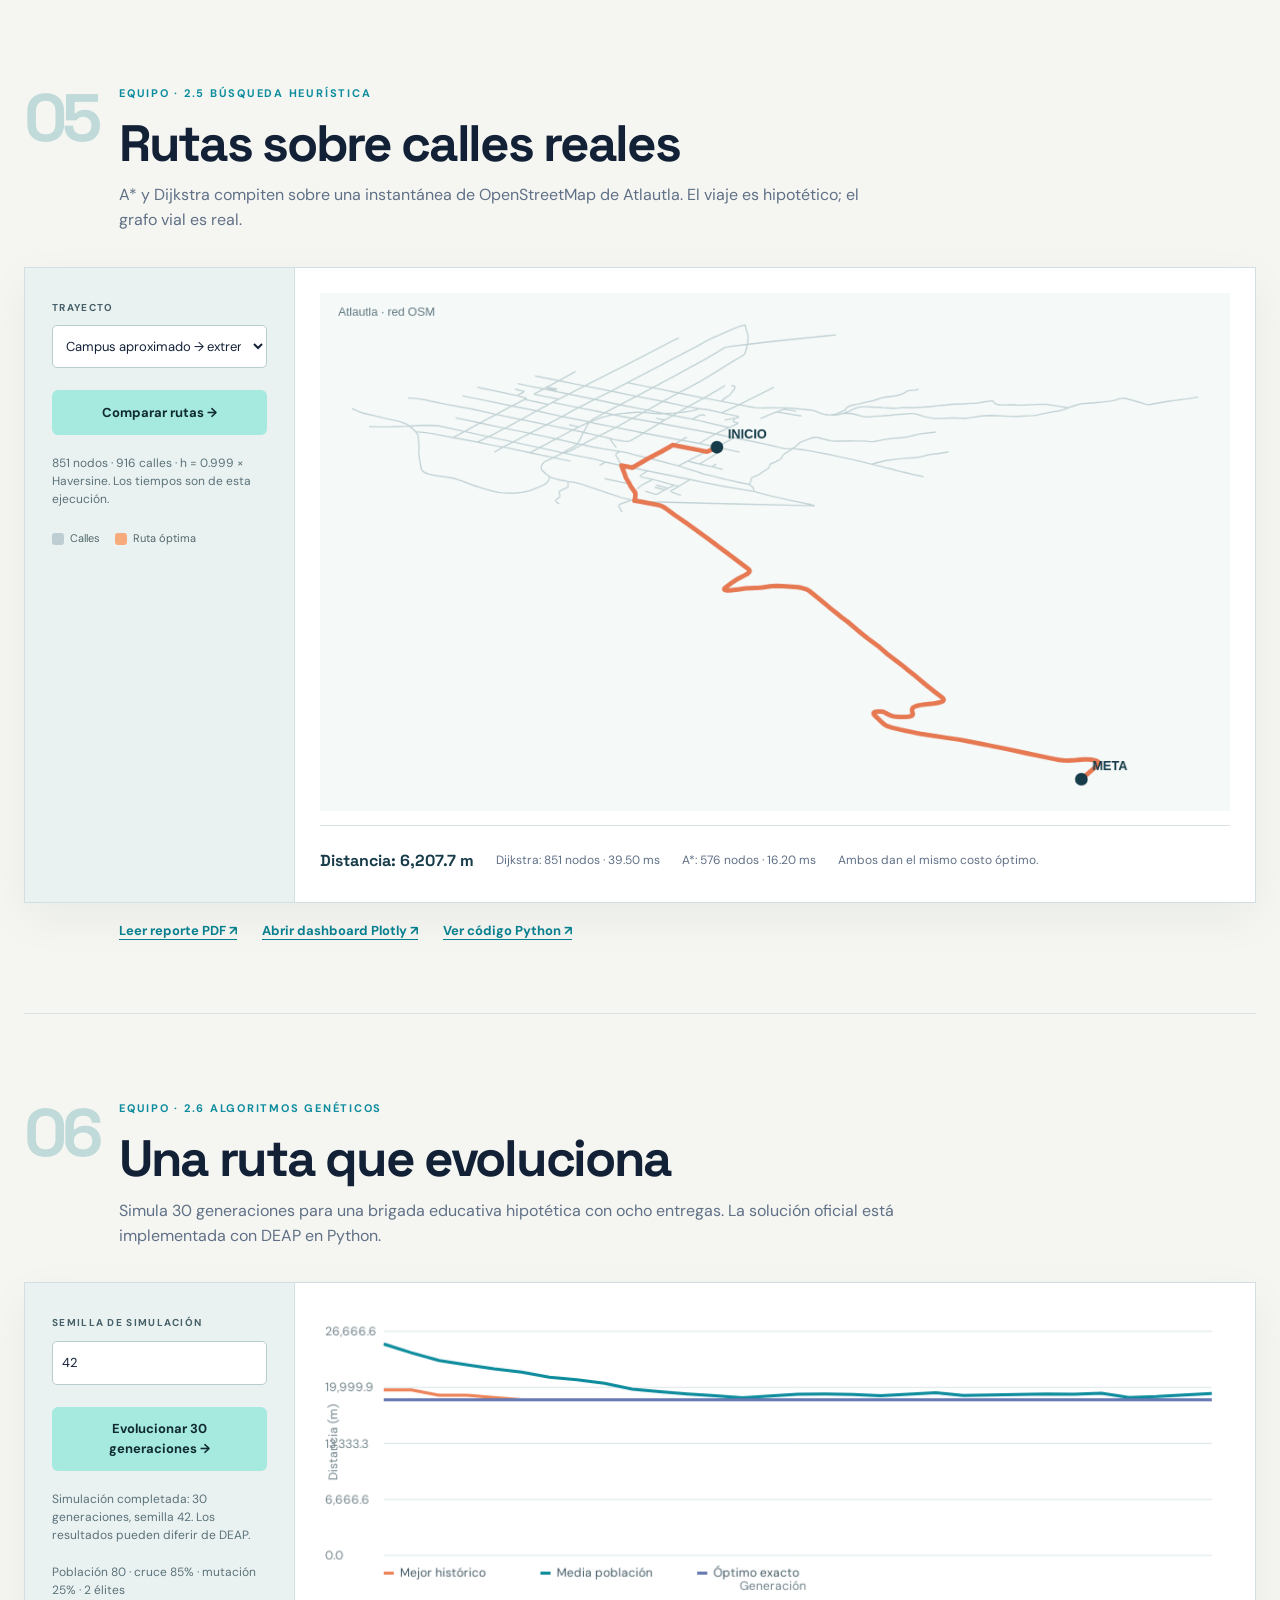
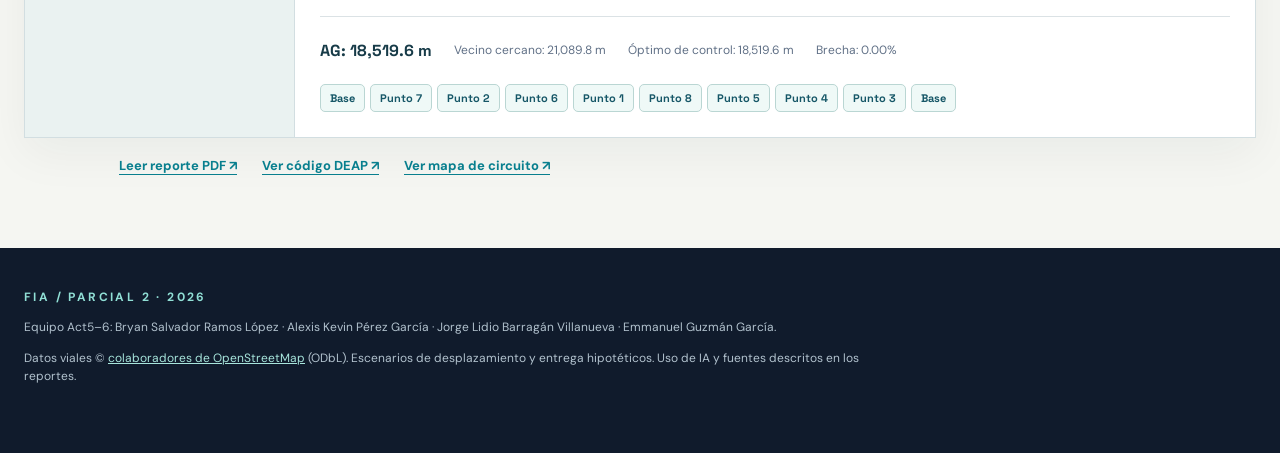
==== commit 04fa74c2: "Corrige nomenclatura GUZMAN y documenta entrega de seis PDF" ====
--- a/index.html
+++ b/index.html
@@ -42,37 +42,37 @@
     <section id="act1" class="activity shell" aria-labelledby="h1">
       <div class="activity-intro"><span class="number">01</span><div><p class="eyebrow">Individual · 1.7 Aplicaciones y casos de estudio</p><h2 id="h1">La IA en el mundo real</h2><p>Selecciona un sector y examina problema, técnica, evidencia e indicador de desempeño.</p></div></div>
       <div class="workbench"><div class="controls"><label for="case-select">Sector</label><select id="case-select"><option value="salud">Salud</option><option value="industria">Industria</option><option value="movilidad">Movilidad</option></select><button id="case-run" class="button primary" type="button">Comparar caso →</button></div><div class="display case-display" id="case-display" aria-live="polite"></div></div>
-      <div class="activity-footer"><a href="Act1/FIA_G172_Guzman_S1.pdf">Leer reporte PDF ↗</a><a href="Act1/resultados/act1_infografia.png">Ver infografía ↗</a></div>
+      <div class="activity-footer"><a href="Act1/FIA_G172_GUZMAN_S1.pdf">Leer reporte PDF ↗</a><a href="Act1/resultados/act1_infografia.png">Ver infografía ↗</a></div>
     </section>
 
     <section id="act2" class="activity shell" aria-labelledby="h2">
       <div class="activity-intro"><span class="number">02</span><div><p class="eyebrow">Individual · 2.1 Problemas y 2.2 Espacios de búsqueda</p><h2 id="h2">Cada decisión es un nodo</h2><p>Prueba una evacuación de mínimo número de pasos o un reparto de costo mínimo. Ambos escenarios son didácticos.</p></div></div>
       <div class="workbench"><div class="controls"><label for="graph-select">Problema</label><select id="graph-select"><option value="evacuacion">Evacuación · BFS</option><option value="reparto">Reparto · Dijkstra</option></select><button id="graph-run" class="button primary" type="button">Encontrar ruta →</button><p class="hint">El grafo cambia al elegir el problema.</p></div><div class="display"><div id="graph-visual" class="graph-visual" role="img" aria-label="Grafo del problema"></div><div id="graph-result" class="result-strip" aria-live="polite"></div></div></div>
-      <div class="activity-footer"><a href="Act2/FIA_G172_Guzman_S2.pdf">Leer reporte PDF ↗</a><a href="Act2/act2_grafos.py">Ver código Python ↗</a></div>
+      <div class="activity-footer"><a href="Act2/FIA_G172_GUZMAN_S2.pdf">Leer reporte PDF ↗</a><a href="Act2/act2_grafos.py">Ver código Python ↗</a></div>
     </section>
 
     <section id="act3" class="activity shell" aria-labelledby="h3">
       <div class="activity-intro"><span class="number">03</span><div><p class="eyebrow">Individual · 2.3 Búsqueda local</p><h2 id="h3">Escapar de los mínimos locales</h2><p>Hill Climbing y Simulated Annealing minimizan la función Rastrigin en dos dimensiones. Cambia el inicio y compara sus trayectorias.</p></div></div>
       <div class="workbench"><div class="controls"><label for="start-x">Punto inicial x</label><input id="start-x" type="number" min="-5.12" max="5.12" step="0.1" value="3.8"><label for="start-y">Punto inicial y</label><input id="start-y" type="number" min="-5.12" max="5.12" step="0.1" value="3.8"><label for="sa-seed">Semilla del recocido</label><input id="sa-seed" type="number" min="0" max="999999" step="1" value="42"><button id="opt-run" class="button primary" type="button">Optimizar →</button></div><div class="display"><canvas id="opt-chart" width="900" height="330" role="img" aria-label="Gráfica de convergencia de Hill Climbing y Simulated Annealing"></canvas><div id="opt-result" class="result-strip" aria-live="polite"></div></div></div>
-      <div class="activity-footer"><a href="Act3/FIA_G172_Guzman_S3.pdf">Leer reporte PDF ↗</a><a href="Act3/act3_optimizacion.py">Ver código Python ↗</a></div>
+      <div class="activity-footer"><a href="Act3/FIA_G172_GUZMAN_S3.pdf">Leer reporte PDF ↗</a><a href="Act3/act3_optimizacion.py">Ver código Python ↗</a></div>
     </section>
 
     <section id="act4" class="activity shell" aria-labelledby="h4">
       <div class="activity-intro"><span class="number">04</span><div><p class="eyebrow">Individual · 2.4 Búsqueda ciega</p><h2 id="h4">Dos rutas por el laberinto</h2><p>La misma cuadrícula, dos formas de recorrerla: BFS busca menos pasos; DFS profundiza antes de retroceder.</p></div></div>
       <div class="workbench"><div class="controls"><label for="maze-method">Método</label><select id="maze-method"><option value="BFS">BFS · anchura</option><option value="DFS">DFS · profundidad</option></select><button id="maze-run" class="button primary" type="button">Resolver laberinto →</button><div class="legend"><span><i class="swatch start"></i>Inicio</span><span><i class="swatch goal"></i>Meta</span><span><i class="swatch route"></i>Ruta</span></div></div><div class="display"><div id="maze-grid" class="maze-grid" role="img" aria-label="Laberinto con ruta"></div><div id="maze-result" class="result-strip" aria-live="polite"></div></div></div>
-      <div class="activity-footer"><a href="Act4/FIA_G172_Guzman_S4.pdf">Leer reporte PDF ↗</a><a href="Act4/act4_laberinto.py">Ver código Python ↗</a></div>
+      <div class="activity-footer"><a href="Act4/FIA_G172_GUZMAN_S4.pdf">Leer reporte PDF ↗</a><a href="Act4/act4_laberinto.py">Ver código Python ↗</a></div>
     </section>
 
     <section id="act5" class="activity shell" aria-labelledby="h5">
       <div class="activity-intro"><span class="number">05</span><div><p class="eyebrow">Equipo · 2.5 Búsqueda heurística</p><h2 id="h5">Rutas sobre calles reales</h2><p>A* y Dijkstra compiten sobre una instantánea de OpenStreetMap de Atlautla. El viaje es hipotético; el grafo vial es real.</p></div></div>
       <div class="workbench"><div class="controls"><label for="route-pair">Trayecto</label><select id="route-pair"><option value="original">Campus aproximado → extremo de la red</option><option value="local">Dos puntos de la zona central</option><option value="cross">Dos extremos de la red</option></select><button id="route-run" class="button primary" type="button">Comparar rutas →</button><p class="hint" id="route-status">Cargando red vial…</p><div class="legend"><span><i class="swatch road"></i>Calles</span><span><i class="swatch route"></i>Ruta óptima</span></div></div><div class="display"><canvas id="road-map" width="1000" height="570" role="img" aria-label="Mapa de la red vial y ruta"></canvas><div id="route-result" class="result-strip" aria-live="polite"></div></div></div>
-      <div class="activity-footer"><a href="Act5/FIA_G172_Guzman_S5.pdf">Leer reporte PDF ↗</a><a href="Act5/dashboard.html">Abrir dashboard Plotly ↗</a><a href="Act5/act5_rutas.py">Ver código Python ↗</a></div>
+      <div class="activity-footer"><a href="Act5/FIA_G172_GUZMAN_S5.pdf">Leer reporte PDF ↗</a><a href="Act5/dashboard.html">Abrir dashboard Plotly ↗</a><a href="Act5/act5_rutas.py">Ver código Python ↗</a></div>
     </section>
 
     <section id="act6" class="activity shell" aria-labelledby="h6">
       <div class="activity-intro"><span class="number">06</span><div><p class="eyebrow">Equipo · 2.6 Algoritmos genéticos</p><h2 id="h6">Una ruta que evoluciona</h2><p>Simula 30 generaciones para una brigada educativa hipotética con ocho entregas. La solución oficial está implementada con DEAP en Python.</p></div></div>
       <div class="workbench"><div class="controls"><label for="ga-seed">Semilla de simulación</label><input id="ga-seed" type="number" min="0" max="999999" step="1" value="42"><button id="ga-run" class="button primary" type="button">Evolucionar 30 generaciones →</button><p class="hint" id="ga-status">Cargando matriz de distancias…</p><p class="hint">Población 80 · cruce 85% · mutación 25% · 2 élites</p></div><div class="display"><canvas id="ga-chart" width="900" height="290" role="img" aria-label="Gráfica de convergencia del algoritmo genético"></canvas><div id="ga-result" class="result-strip" aria-live="polite"></div><div id="ga-order" class="route-order"></div></div></div>
-      <div class="activity-footer"><a href="Act6/FIA_G172_Guzman_S6.pdf">Leer reporte PDF ↗</a><a href="Act6/act6_genetico.py">Ver código DEAP ↗</a><a href="Act6/resultados/act6_ruta.png">Ver mapa de circuito ↗</a></div>
+      <div class="activity-footer"><a href="Act6/FIA_G172_GUZMAN_S6.pdf">Leer reporte PDF ↗</a><a href="Act6/act6_genetico.py">Ver código DEAP ↗</a><a href="Act6/resultados/act6_ruta.png">Ver mapa de circuito ↗</a></div>
     </section>
   </main>
   <footer class="page-footer"><div class="shell"><span>FIA / PARCIAL 2 · 2026</span><p>Equipo Act5–6: Bryan Salvador Ramos López · Alexis Kevin Pérez García · Jorge Lidio Barragán Villanueva · Emmanuel Guzmán García.</p><p>Datos viales © <a href="https://www.openstreetmap.org/copyright">colaboradores de OpenStreetMap</a> (ODbL). Escenarios de desplazamiento y entrega hipotéticos. Uso de IA y fuentes descritos en los reportes.</p></div></footer>
